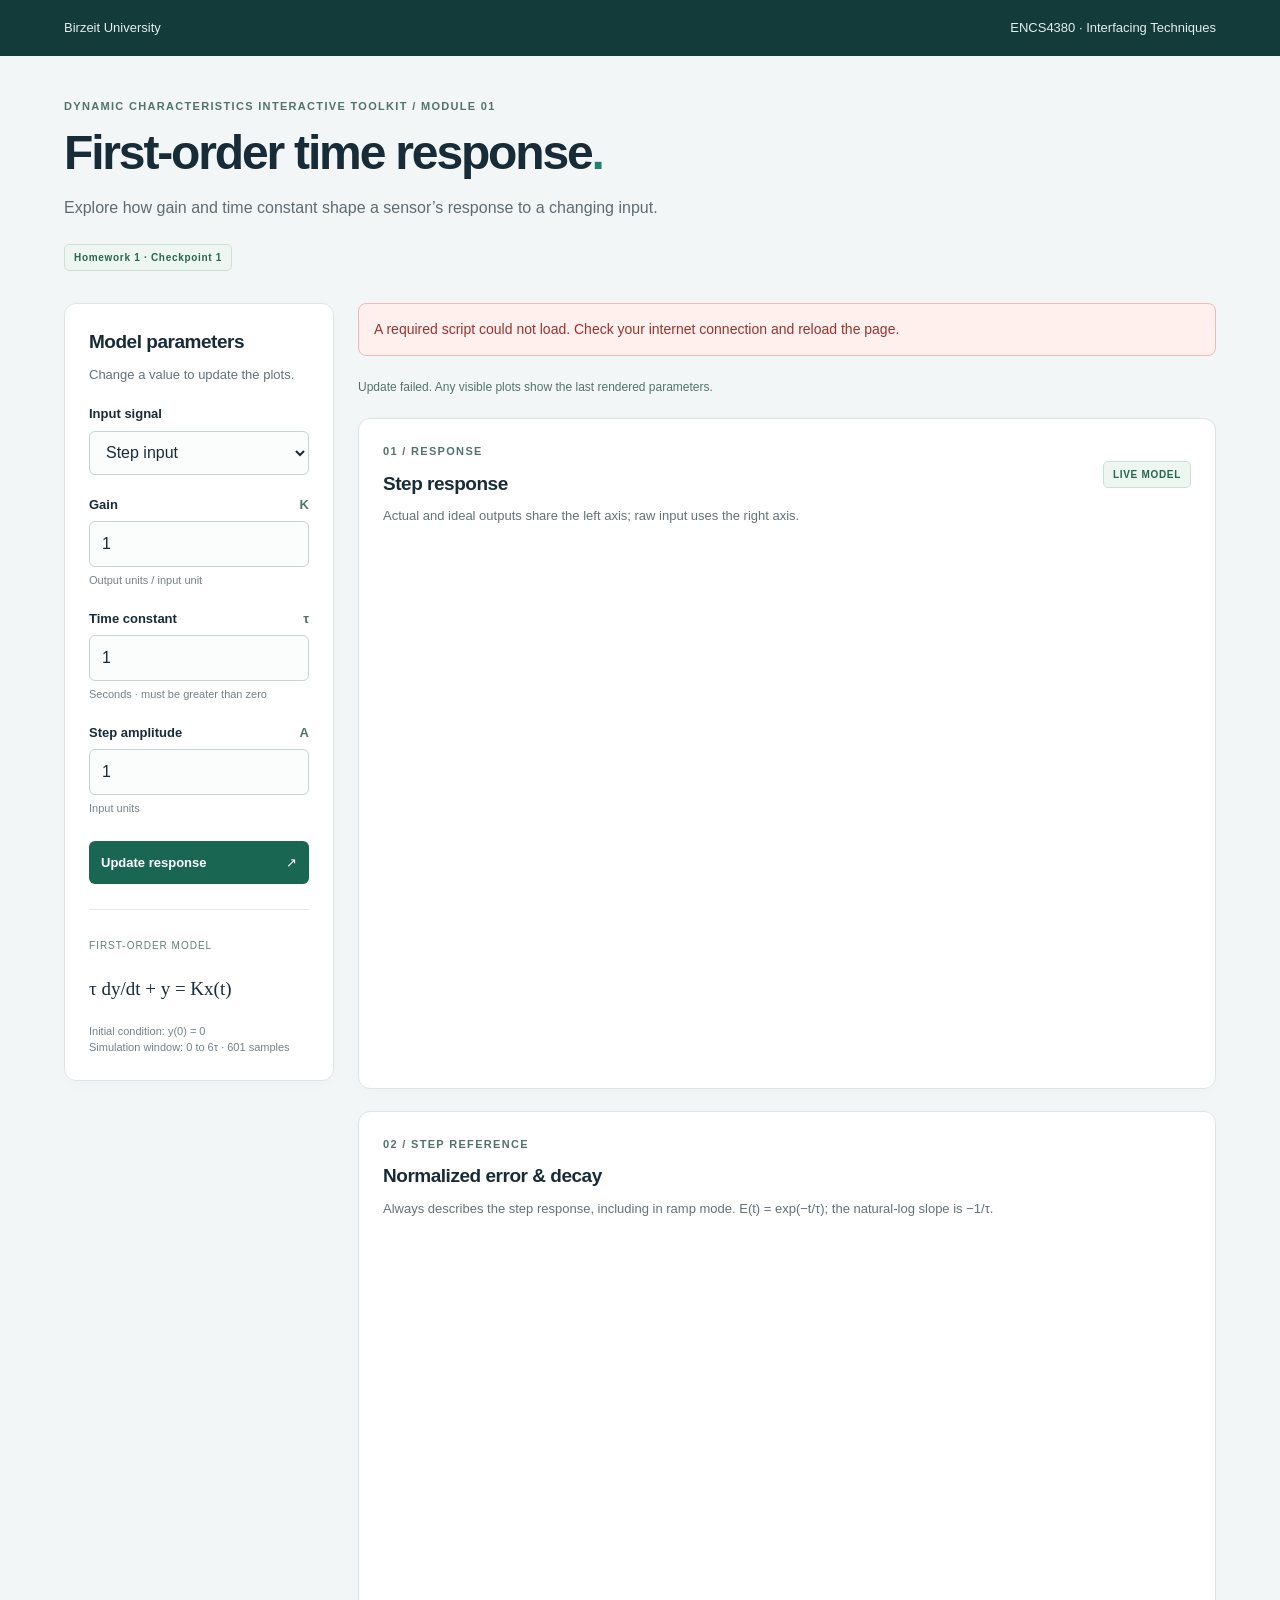
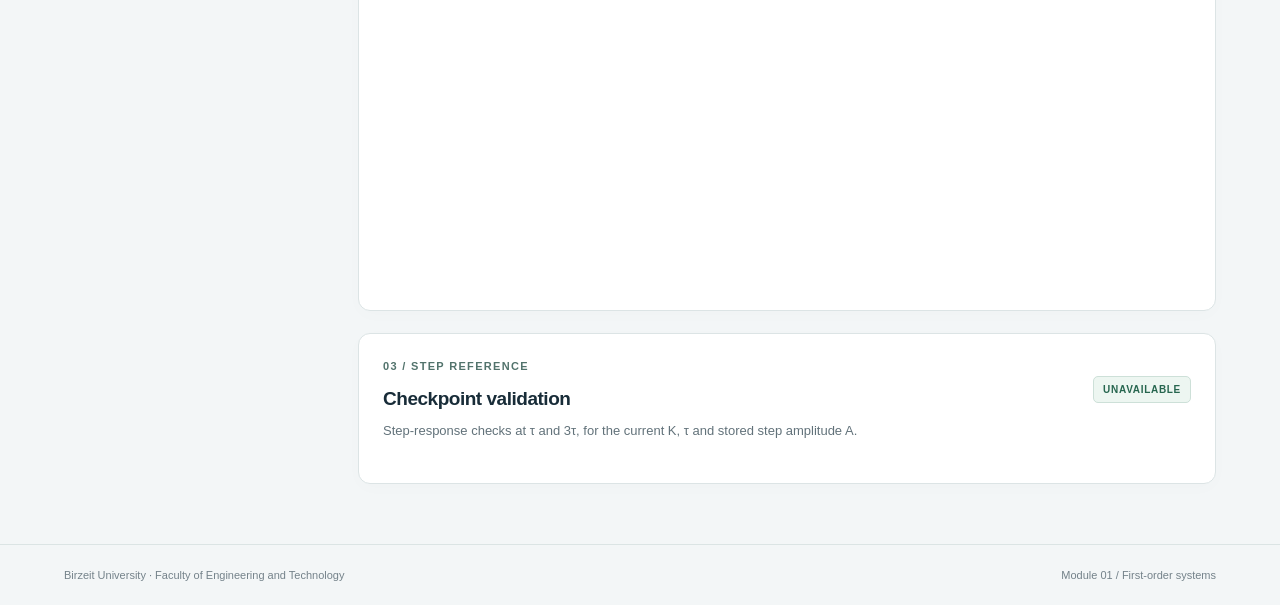
==== index.html @ 0a29b1c7 "Add files via upload website interface and integration" ====
<!doctype html>
<html lang="en">
<head>
  <meta charset="utf-8">
  <meta name="viewport" content="width=device-width, initial-scale=1">
  <meta name="description" content="Explore first-order sensor step and ramp responses, time constants, and normalized error.">
  <title>First-order time response · ENCS4380</title>
  <link rel="stylesheet" href="style.css">
  <script defer src="https://cdn.plot.ly/plotly-3.1.0.min.js"></script>
  <script defer src="physics.js"></script>
  <script defer src="plots.js"></script>
  <script defer src="app.js"></script>
</head>
<body>
  <header class="masthead"><span>Birzeit University</span><span>ENCS4380 · Interfacing Techniques</span></header>
  <main>
    <div class="intro"><p class="eyebrow">Dynamic Characteristics Interactive Toolkit / Module 01</p><h1>First-order time response<span>.</span></h1><p>Explore how gain and time constant shape a sensor’s response to a changing input.</p><span class="checkpoint">Homework 1 · Checkpoint 1</span></div>
    <div class="workspace">
      <aside class="panel controls"><h2>Model parameters</h2><p class="muted">Change a value to update the plots.</p>
        <form id="parameters" novalidate>
          <label for="mode">Input signal</label><select id="mode"><option value="step">Step input</option><option value="ramp">Ramp input</option></select>
          <label for="gain">Gain <span>K</span></label><input id="gain" type="number" step="any" value="1" required><small>Output units / input unit</small>
          <label for="tau">Time constant <span>τ</span></label><input id="tau" type="number" step="any" value="1" required aria-describedby="tauHelp"><small id="tauHelp">Seconds · must be greater than zero</small>
          <div id="amplitudeControl"><label for="amplitude">Step amplitude <span>A</span></label><input id="amplitude" type="number" step="any" value="1" required><small>Input units</small></div>
          <div id="rateControl" hidden><label for="rate">Ramp slope <span>r</span></label><input id="rate" type="number" step="any" value="1" required><small>Input units / second</small></div>
          <button type="submit">Update response <span aria-hidden="true">↗</span></button>
        </form>
        <div class="model"><span>FIRST-ORDER MODEL</span><p>τ dy/dt + y = Kx(t)</p><small>Initial condition: y(0) = 0<br>Simulation window: 0 to 6τ · 601 samples</small></div>
      </aside>
      <div class="results">
        <div id="errorMessage" class="error" role="alert" hidden></div>
        <p id="status" class="status" role="status" aria-live="polite">Loading plots…</p>
        <section class="panel chart"><div class="section-heading"><div><p class="eyebrow">01 / Response</p><h2 id="responseHeading">Step response</h2></div><span class="tag">LIVE MODEL</span></div><p class="muted">Actual and ideal outputs share the left axis; raw input uses the right axis.</p><div class="plot-scroll"><div id="responsePlot"></div></div></section>
        <section class="panel chart"><p class="eyebrow">02 / Step reference</p><h2>Normalized error &amp; decay</h2><p class="muted">Always describes the step response, including in ramp mode. E(t) = exp(−t/τ); the natural-log slope is −1/τ.</p><div class="plot-scroll"><div id="errorPlot"></div></div></section>
        <section class="panel validation"><div class="section-heading"><div><p class="eyebrow">03 / Step reference</p><h2>Checkpoint validation</h2></div><span id="validationBadge" class="tag">PENDING</span></div><p class="muted">Step-response checks at τ and 3τ, for the current K, τ and stored step amplitude A.</p><div id="validationResults" aria-live="polite"></div></section>
      </div>
    </div>
    <noscript><p class="error">Enable JavaScript to use this interactive toolkit.</p></noscript>
  </main>
  <footer>Birzeit University · Faculty of Engineering and Technology<span>Module 01 / First-order systems</span></footer>
</body>
</html>
---- style.css ----
:root{font-family:Inter,Segoe UI,Arial,sans-serif;color:#182c38;background:#f3f6f7;font-synthesis:none;line-height:1.5}*{box-sizing:border-box}body{margin:0}.masthead{background:#123b3a;color:#e2efeb;padding:18px max(5vw,20px);display:flex;justify-content:space-between;font-size:13px;gap:12px}main{max-width:1440px;margin:auto;padding:42px 5vw 60px}.intro{position:relative;margin-bottom:32px}.eyebrow{text-transform:uppercase;letter-spacing:.12em;font-size:11px;font-weight:700;color:#52736c;margin:0 0 10px}h1{font-size:clamp(30px,4vw,48px);letter-spacing:-.045em;line-height:1.13;margin:12px 0 16px}h1 span{color:#24816b}.intro>p:not(.eyebrow){color:#5c6c75;max-width:660px}.checkpoint,.tag{display:inline-block;border:1px solid #cde0d8;background:#edf6f1;color:#27664f;border-radius:5px;padding:5px 9px;font-size:10px;letter-spacing:.07em;font-weight:700}.checkpoint{margin-top:8px}.workspace{display:grid;grid-template-columns:270px minmax(0,1fr);gap:24px;align-items:start}.panel{background:white;border:1px solid #dce4e5;border-radius:12px;box-shadow:0 4px 18px #17372e04}.controls{padding:24px;position:sticky;top:20px}h2{font-size:19px;letter-spacing:-.025em;margin:0 0 8px}.muted{color:#62727a;font-size:13px;margin:0 0 18px}label{display:flex;justify-content:space-between;font-size:13px;font-weight:600;margin:20px 0 7px}label span{color:#53726a}input,select,button{font:inherit;width:100%;border-radius:6px}input,select{border:1px solid #c8d4d6;background:#fbfcfc;padding:10px 12px;color:#182c38;min-height:44px}input:focus-visible,select:focus-visible,button:focus-visible{outline:3px solid #8fd4c3;outline-offset:2px}input[aria-invalid=true]{border-color:#b43b36}small{display:block;color:#74828a;font-size:11px;margin-top:5px}button{background:#196653;border:0;color:white;padding:12px;margin-top:24px;cursor:pointer;display:flex;justify-content:space-between;font-weight:600;font-size:13px}button:hover{background:#124c3e}.model{border-top:1px solid #e3eaea;margin-top:25px;padding-top:22px}.model>span{font-size:10px;letter-spacing:.1em;color:#638078}.model p{font-family:Georgia,serif;font-size:19px}.results{min-width:0;display:grid;gap:22px}.chart,.validation{padding:24px;min-width:0}.section-heading{display:flex;align-items:center;justify-content:space-between;gap:12px}.plot-scroll{overflow-x:auto;max-width:100%}#responsePlot,#errorPlot{width:100%;min-width:560px;min-height:520px}#errorPlot{min-height:650px}.status{color:#52736c;font-size:12px;margin:0}.error{padding:15px;border:1px solid #edbab6;background:#fff0ee;color:#96352f;border-radius:8px;font-size:14px}.validation table{border-collapse:collapse;width:100%;font-size:13px;text-align:left}.validation th,.validation td{border-bottom:1px solid #e6eded;padding:12px 8px}.validation th{font-size:11px;color:#64767d}.table-scroll{overflow:auto}.pass{color:#246a4b;font-weight:700}.fail{color:#a7332e;font-weight:700}.validation-note{font-size:12px;color:#62727a;margin-bottom:0}footer{max-width:1440px;margin:auto;border-top:1px solid #dbe4e4;padding:22px 5vw;font-size:11px;color:#74828a;display:flex;justify-content:space-between;gap:14px}[hidden]{display:none!important}@media(max-width:850px){.workspace{grid-template-columns:1fr}.controls{position:static}form{display:grid;grid-template-columns:1fr}main{padding-top:28px}.masthead,footer{flex-direction:column;gap:4px}.chart,.validation{padding:18px}.plot-scroll{margin-top:12px}.section-heading{align-items:flex-start}}@media(prefers-reduced-motion:no-preference){button{transition:background .15s}}
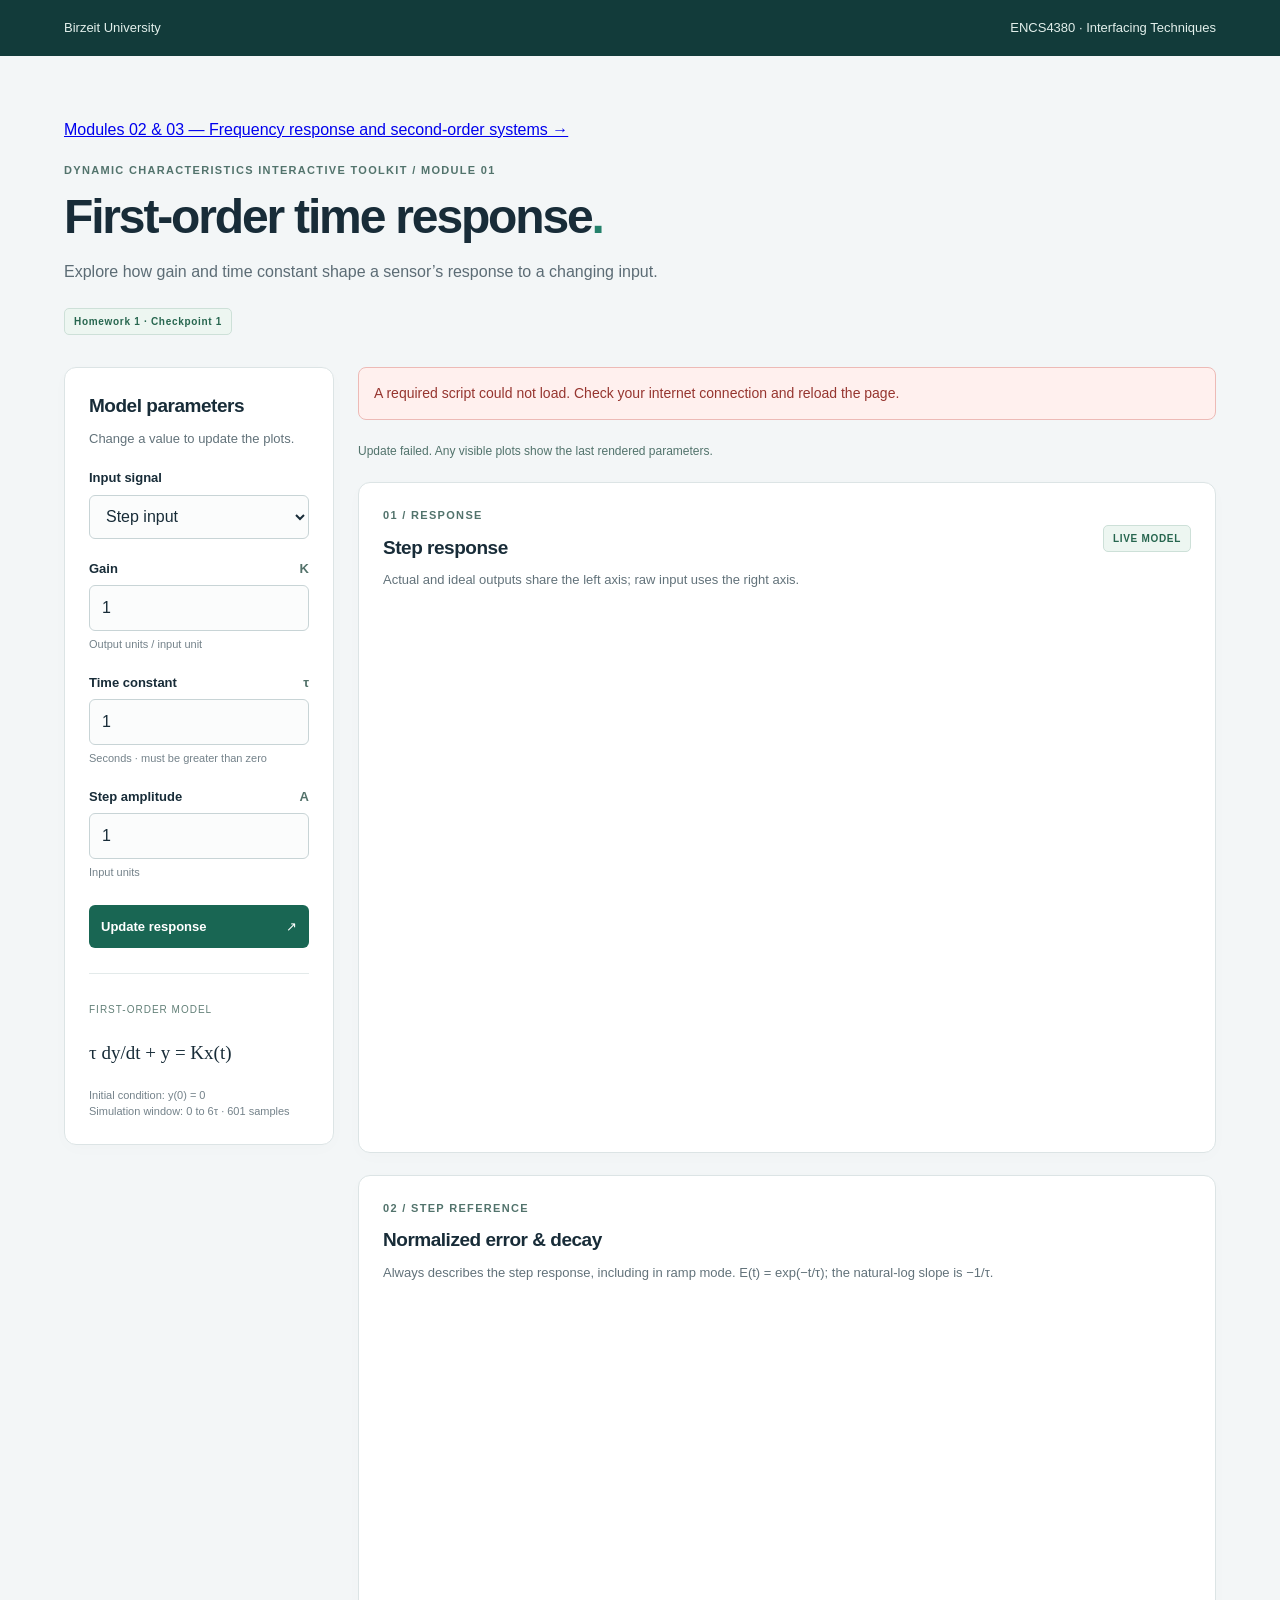
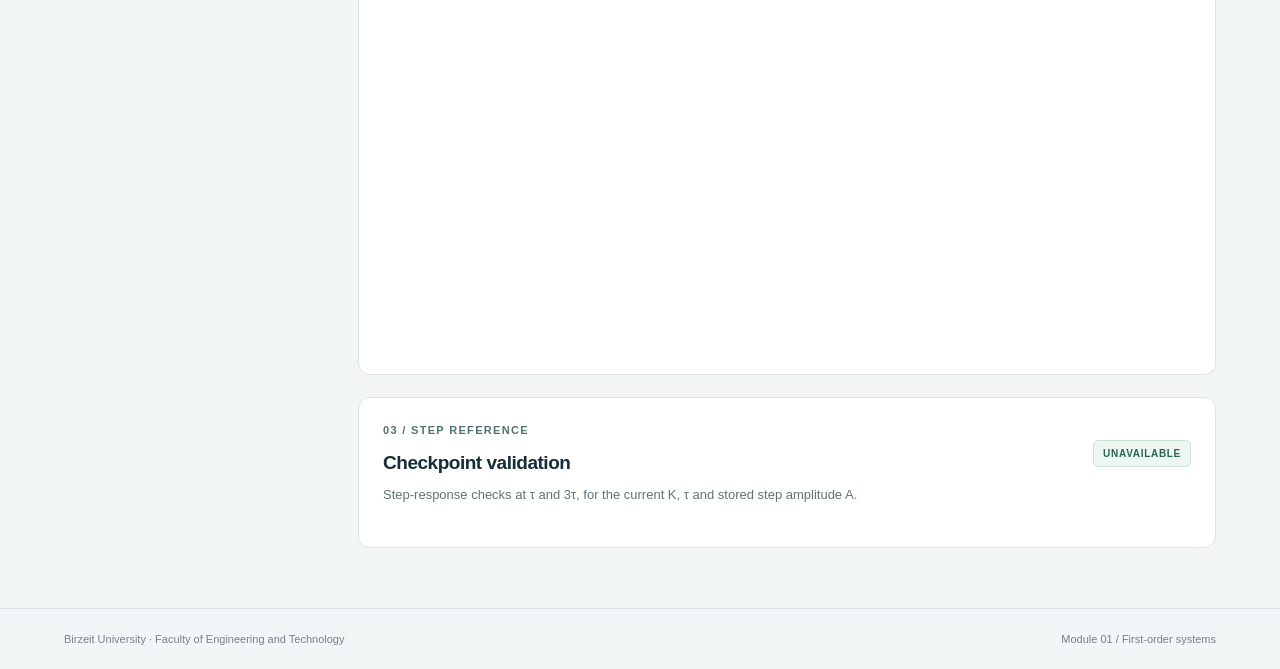
==== commit 11f48721: "Complete checkpoint 2 frequency and second-order modules" ====
--- a/index.html
+++ b/index.html
@@ -14,6 +14,7 @@
 <body>
   <header class="masthead"><span>Birzeit University</span><span>ENCS4380 · Interfacing Techniques</span></header>
   <main>
+<nav style="padding:20px 0"><a href="checkpoint.html">Modules 02 &amp; 03 — Frequency response and second-order systems →</a></nav>
     <div class="intro"><p class="eyebrow">Dynamic Characteristics Interactive Toolkit / Module 01</p><h1>First-order time response<span>.</span></h1><p>Explore how gain and time constant shape a sensor’s response to a changing input.</p><span class="checkpoint">Homework 1 · Checkpoint 1</span></div>
     <div class="workspace">
       <aside class="panel controls"><h2>Model parameters</h2><p class="muted">Change a value to update the plots.</p>
@@ -39,4 +40,4 @@
   </main>
   <footer>Birzeit University · Faculty of Engineering and Technology<span>Module 01 / First-order systems</span></footer>
 </body>
-</html>
+</html>
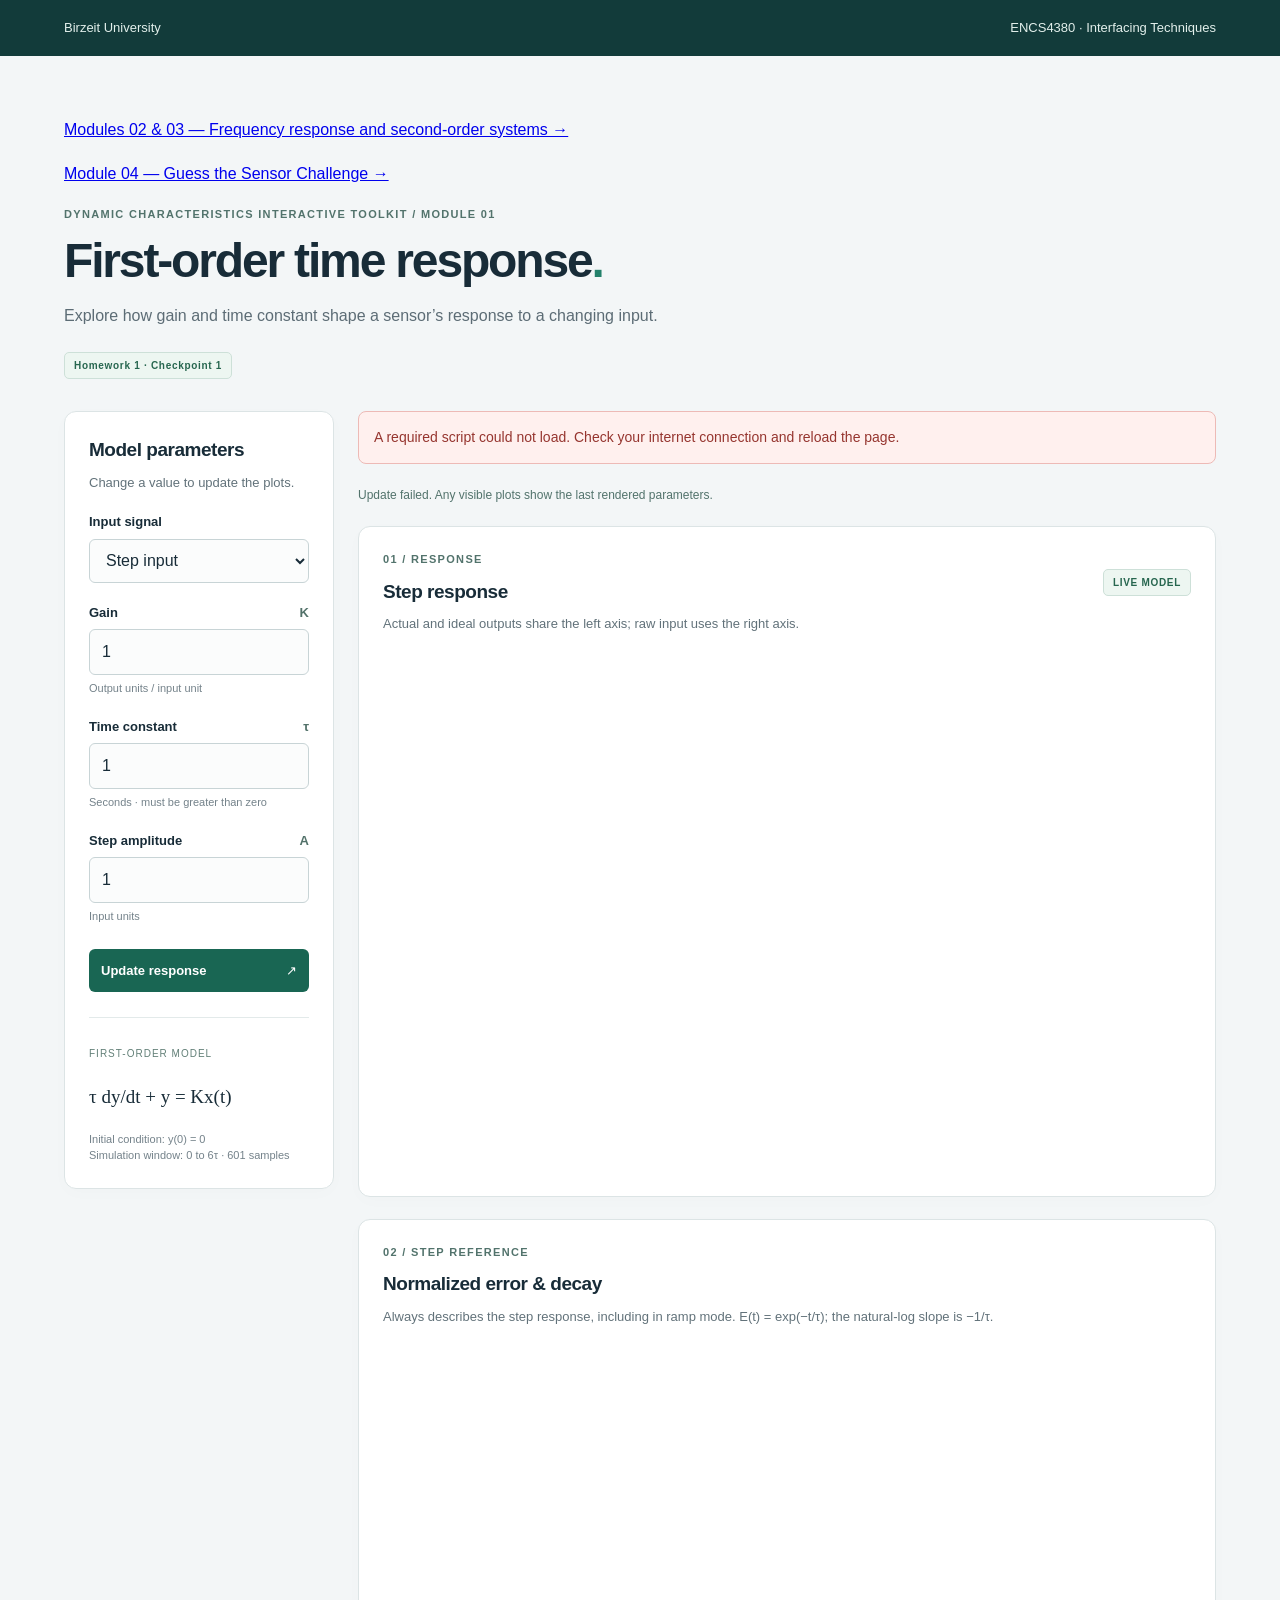
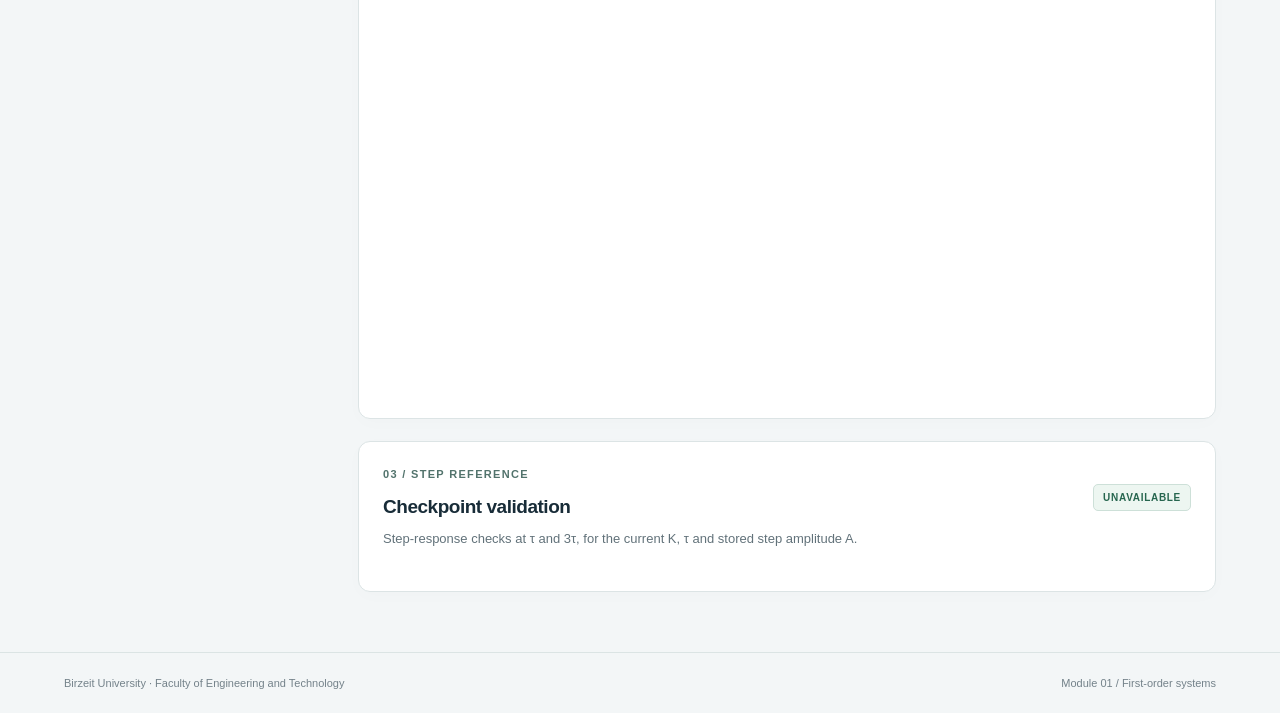
==== commit c255deea: "Add Module 4 navigation link to homepage" ====
--- a/index.html
+++ b/index.html
@@ -15,6 +15,7 @@
   <header class="masthead"><span>Birzeit University</span><span>ENCS4380 · Interfacing Techniques</span></header>
   <main>
 <nav style="padding:20px 0"><a href="checkpoint.html">Modules 02 &amp; 03 — Frequency response and second-order systems →</a></nav>
+<nav style="padding:0 0 20px"><a href="guess.html">Module 04 — Guess the Sensor Challenge →</a></nav>
     <div class="intro"><p class="eyebrow">Dynamic Characteristics Interactive Toolkit / Module 01</p><h1>First-order time response<span>.</span></h1><p>Explore how gain and time constant shape a sensor’s response to a changing input.</p><span class="checkpoint">Homework 1 · Checkpoint 1</span></div>
     <div class="workspace">
       <aside class="panel controls"><h2>Model parameters</h2><p class="muted">Change a value to update the plots.</p>
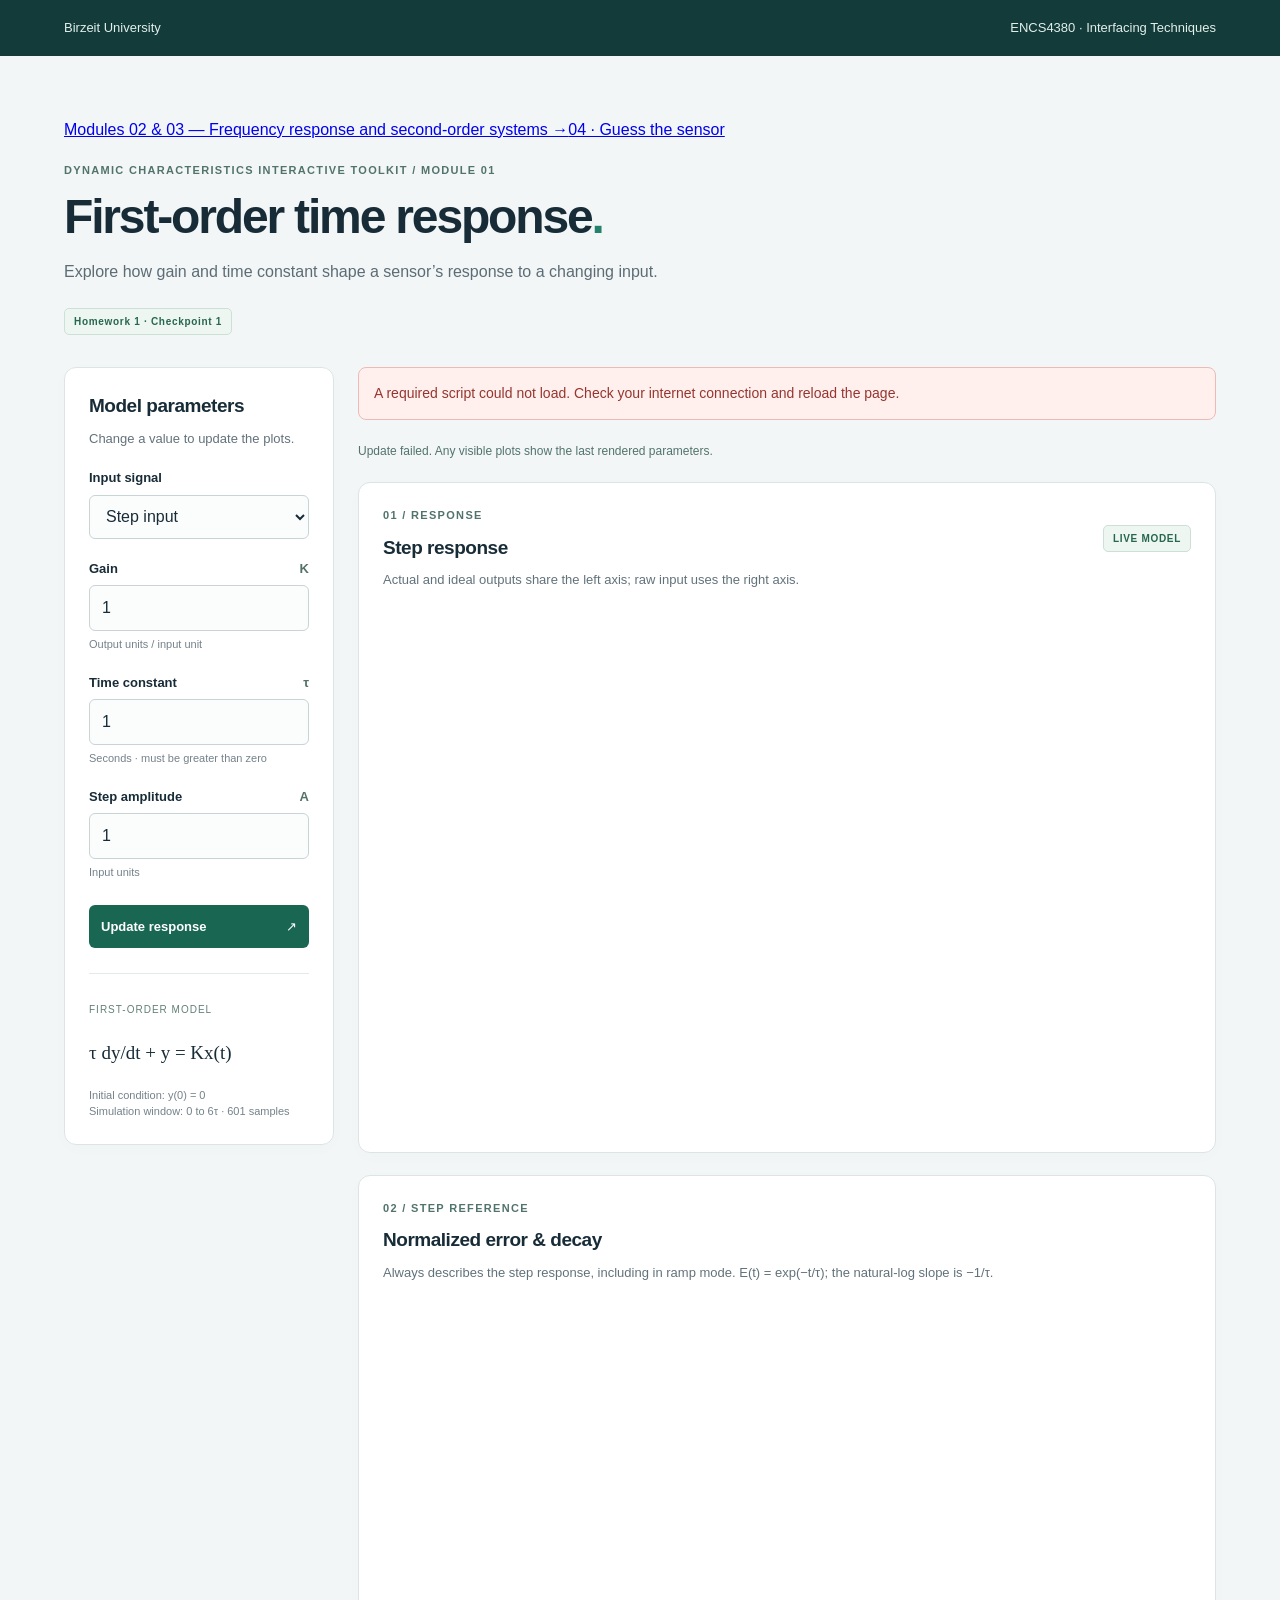
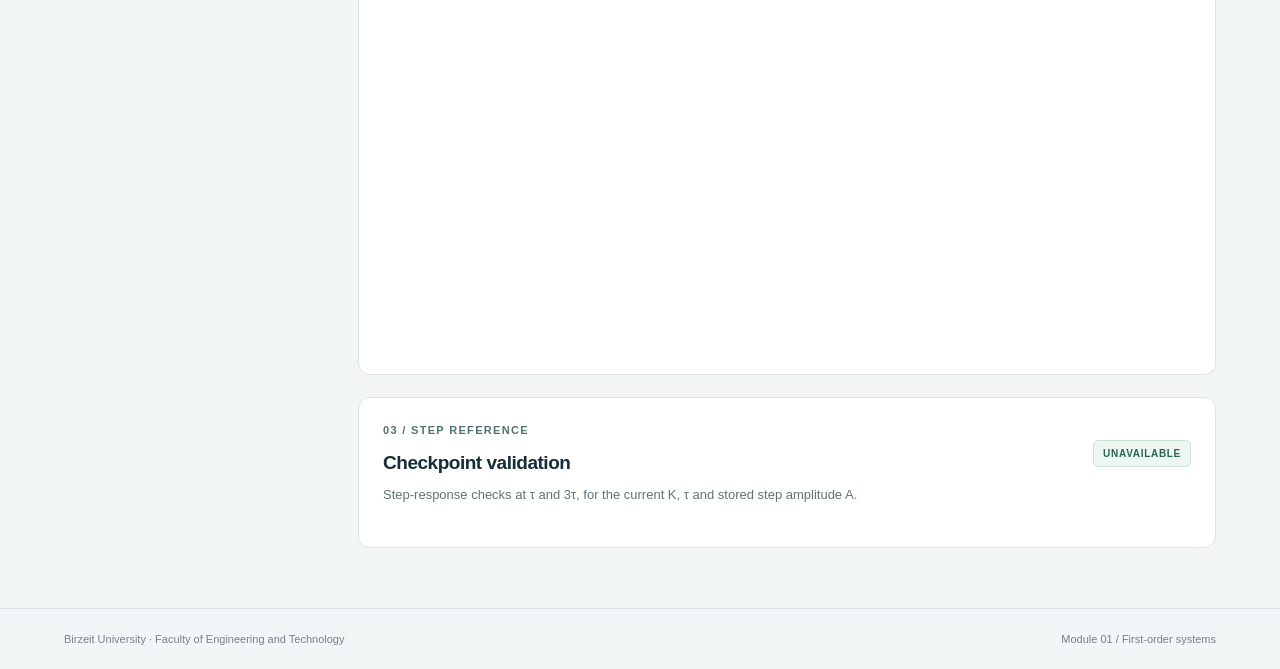
==== commit 5ae045af: "Complete sensor challenge and add RK4 comparison bonus" ====
--- a/index.html
+++ b/index.html
@@ -14,8 +14,7 @@
 <body>
   <header class="masthead"><span>Birzeit University</span><span>ENCS4380 · Interfacing Techniques</span></header>
   <main>
-<nav style="padding:20px 0"><a href="checkpoint.html">Modules 02 &amp; 03 — Frequency response and second-order systems →</a></nav>
-<nav style="padding:0 0 20px"><a href="guess.html">Module 04 — Guess the Sensor Challenge →</a></nav>
+<nav style="padding:20px 0"><a href="checkpoint.html">Modules 02 &amp; 03 — Frequency response and second-order systems →</a><a href="guess.html">04 · Guess the sensor</a></nav>
     <div class="intro"><p class="eyebrow">Dynamic Characteristics Interactive Toolkit / Module 01</p><h1>First-order time response<span>.</span></h1><p>Explore how gain and time constant shape a sensor’s response to a changing input.</p><span class="checkpoint">Homework 1 · Checkpoint 1</span></div>
     <div class="workspace">
       <aside class="panel controls"><h2>Model parameters</h2><p class="muted">Change a value to update the plots.</p>
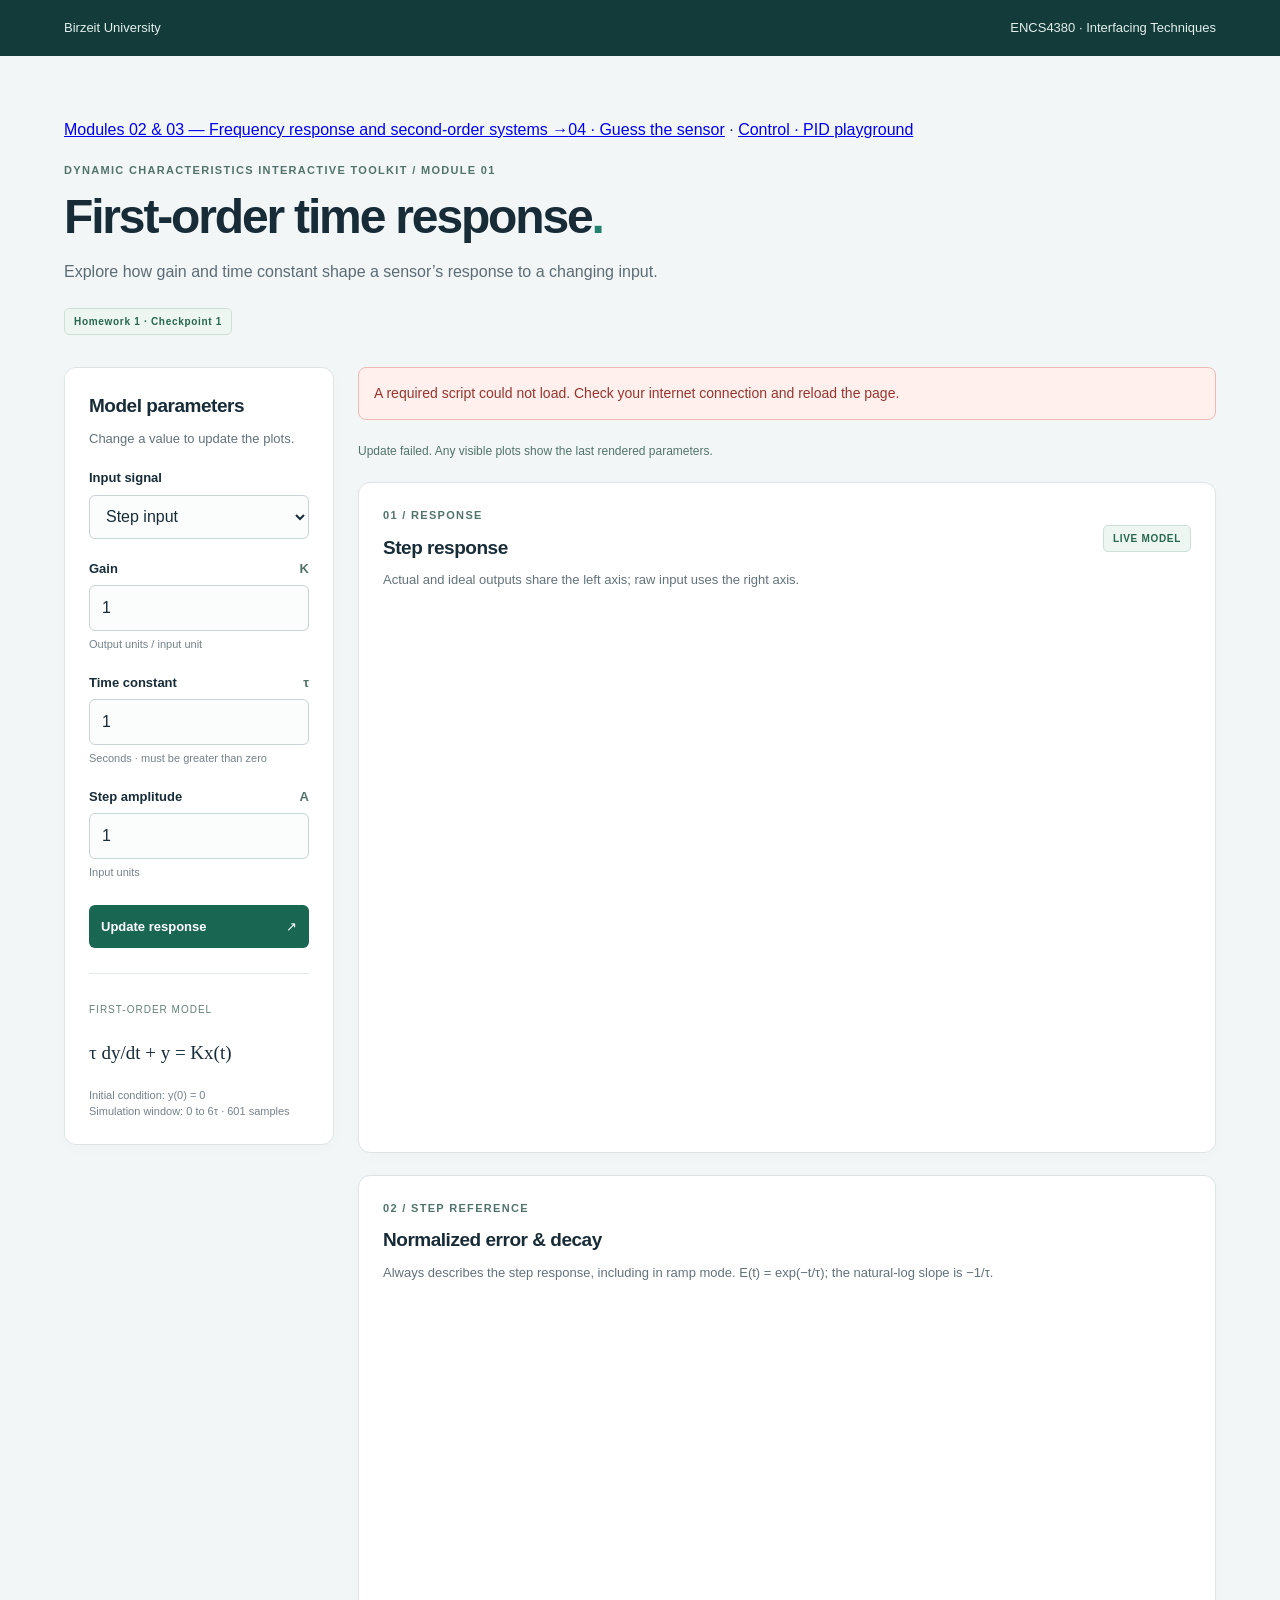
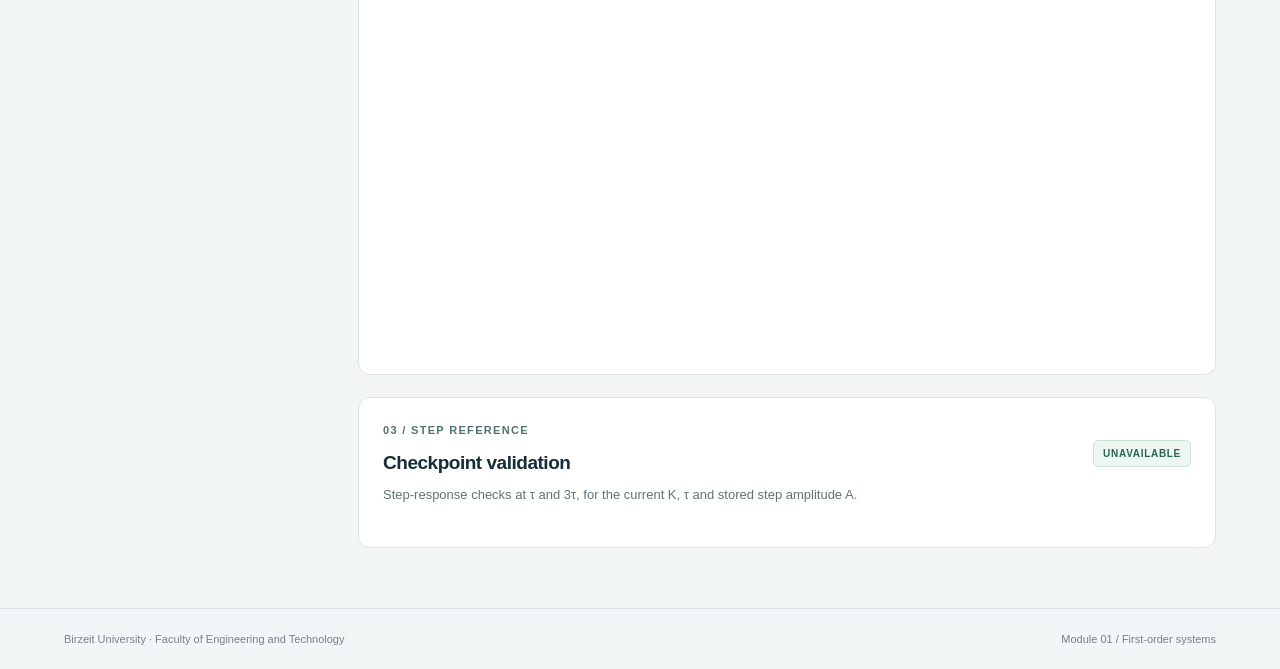
==== commit cdb120f5: "Build Homework 2 P1 PID playground" ====
--- a/index.html
+++ b/index.html
@@ -14,7 +14,7 @@
 <body>
   <header class="masthead"><span>Birzeit University</span><span>ENCS4380 · Interfacing Techniques</span></header>
   <main>
-<nav style="padding:20px 0"><a href="checkpoint.html">Modules 02 &amp; 03 — Frequency response and second-order systems →</a><a href="guess.html">04 · Guess the sensor</a></nav>
+<nav style="padding:20px 0"><a href="checkpoint.html">Modules 02 &amp; 03 — Frequency response and second-order systems →</a><a href="guess.html">04 · Guess the sensor</a> · <a href="control.html">Control · PID playground</a></nav>
     <div class="intro"><p class="eyebrow">Dynamic Characteristics Interactive Toolkit / Module 01</p><h1>First-order time response<span>.</span></h1><p>Explore how gain and time constant shape a sensor’s response to a changing input.</p><span class="checkpoint">Homework 1 · Checkpoint 1</span></div>
     <div class="workspace">
       <aside class="panel controls"><h2>Model parameters</h2><p class="muted">Change a value to update the plots.</p>
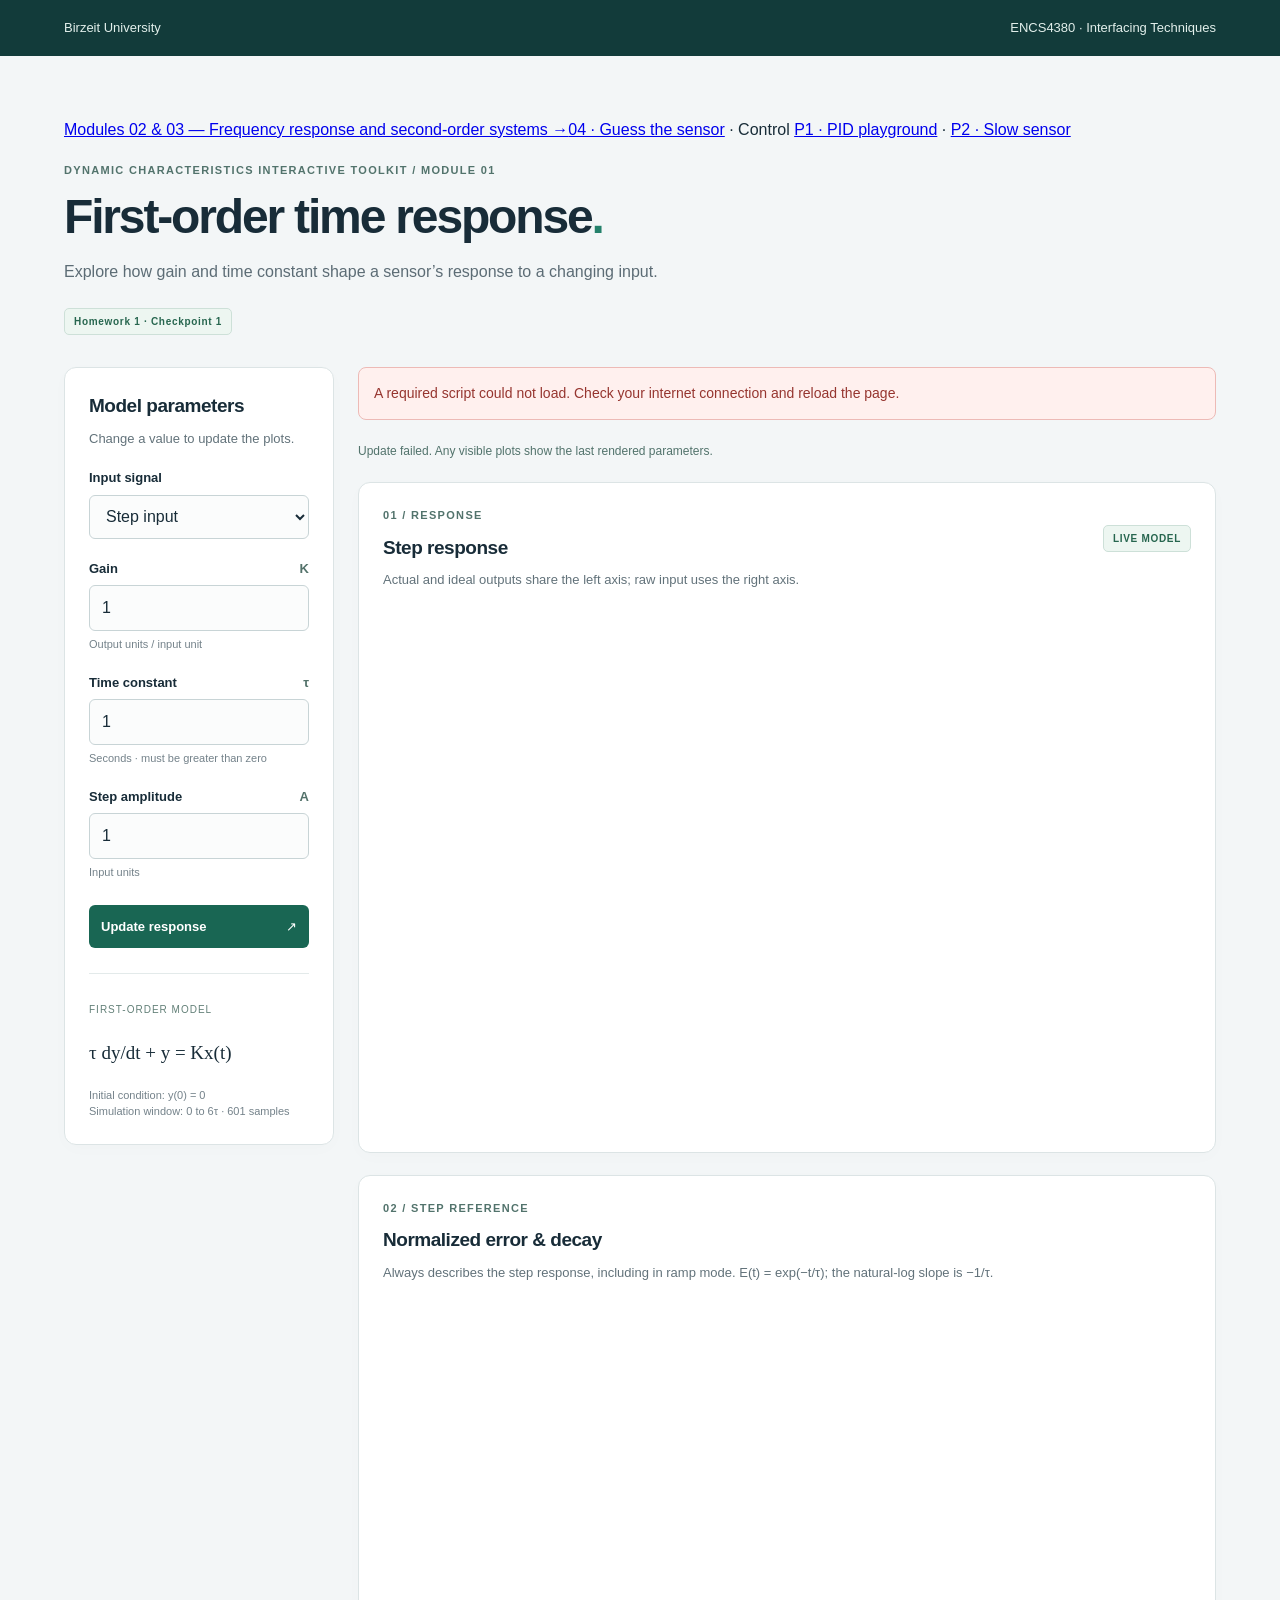
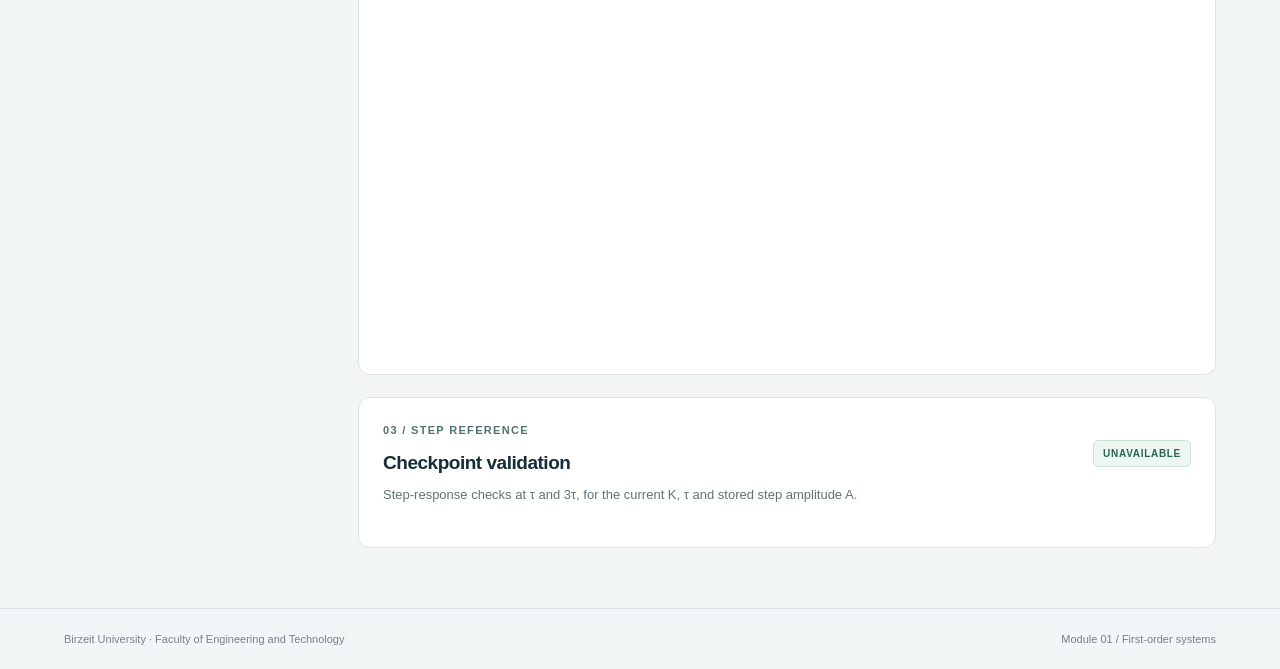
==== commit 7e656c24: "Build Homework 2 P2 slow sensor module" ====
--- a/index.html
+++ b/index.html
@@ -14,7 +14,7 @@
 <body>
   <header class="masthead"><span>Birzeit University</span><span>ENCS4380 · Interfacing Techniques</span></header>
   <main>
-<nav style="padding:20px 0"><a href="checkpoint.html">Modules 02 &amp; 03 — Frequency response and second-order systems →</a><a href="guess.html">04 · Guess the sensor</a> · <a href="control.html">Control · PID playground</a></nav>
+<nav style="padding:20px 0"><a href="checkpoint.html">Modules 02 &amp; 03 — Frequency response and second-order systems →</a><a href="guess.html">04 · Guess the sensor</a> · Control <a href="control.html">P1 · PID playground</a> · <a href="control.html?module=p2">P2 · Slow sensor</a></nav>
     <div class="intro"><p class="eyebrow">Dynamic Characteristics Interactive Toolkit / Module 01</p><h1>First-order time response<span>.</span></h1><p>Explore how gain and time constant shape a sensor’s response to a changing input.</p><span class="checkpoint">Homework 1 · Checkpoint 1</span></div>
     <div class="workspace">
       <aside class="panel controls"><h2>Model parameters</h2><p class="muted">Change a value to update the plots.</p>
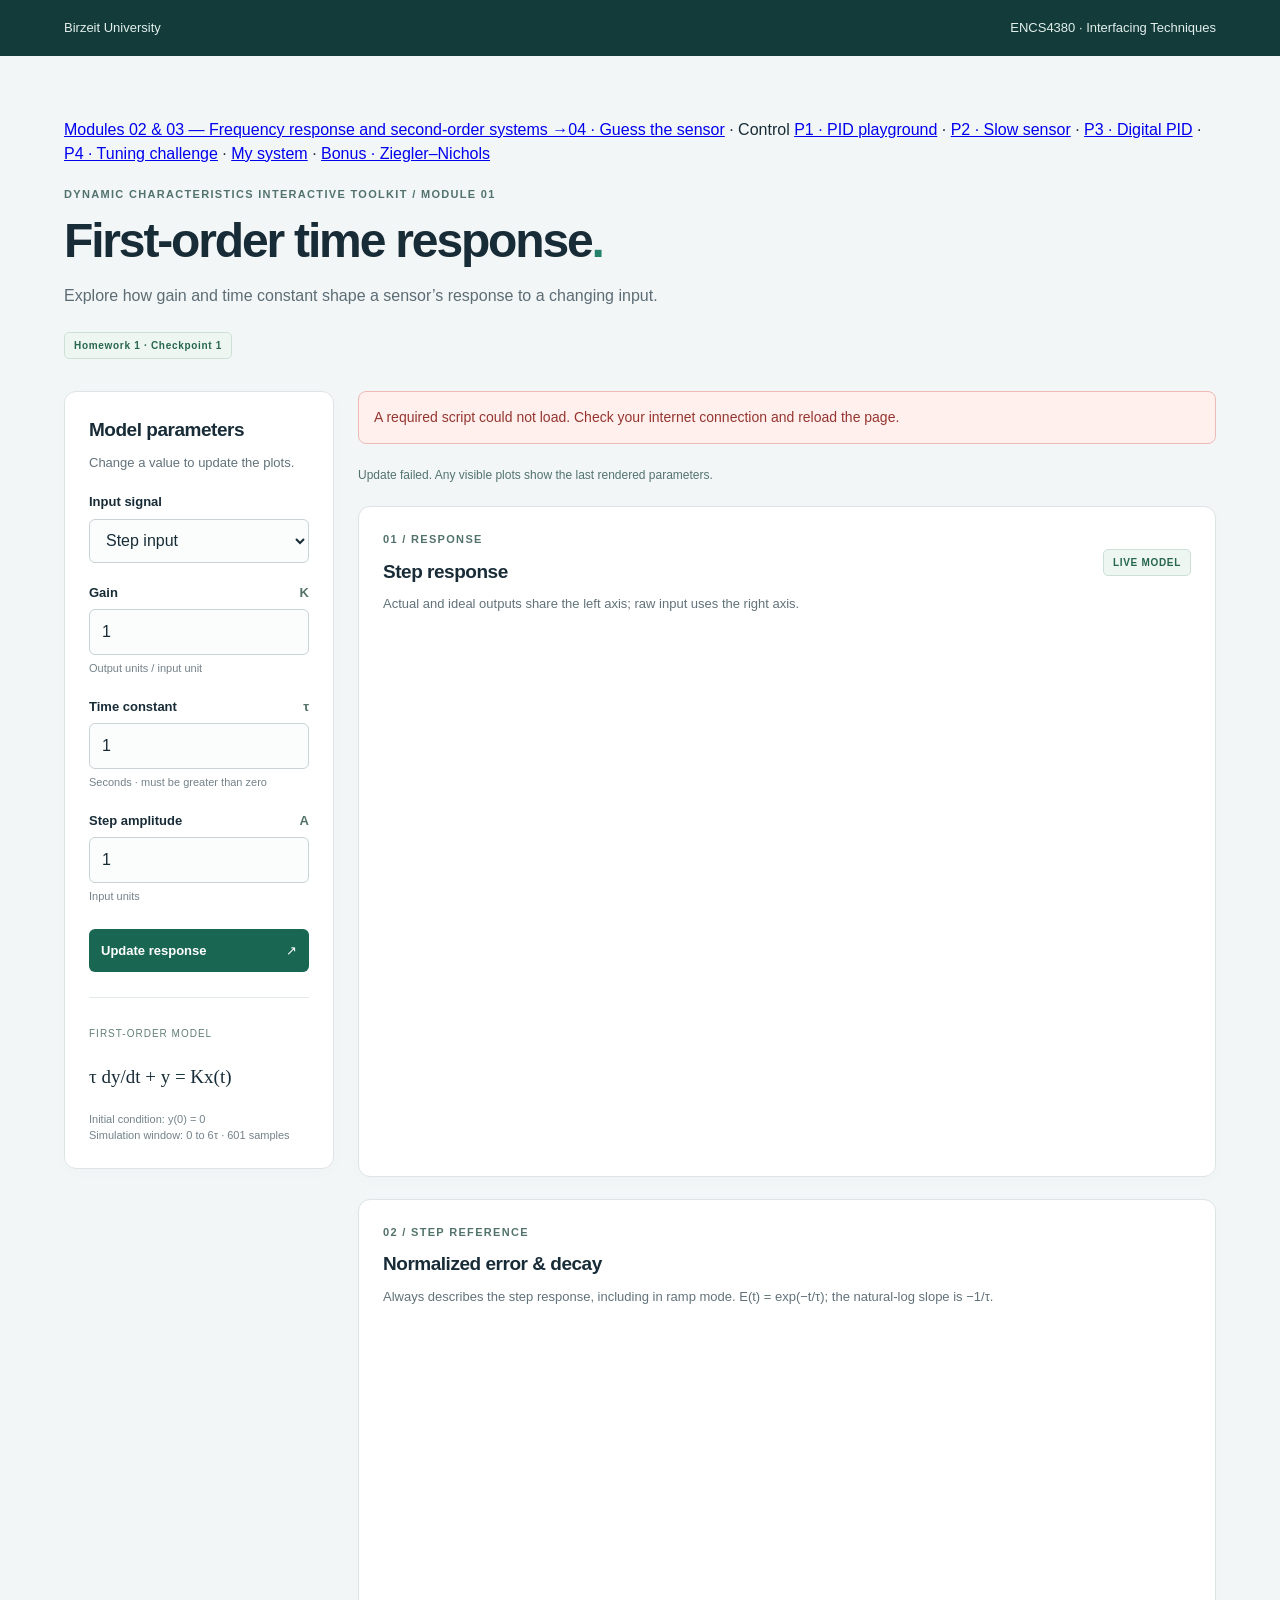
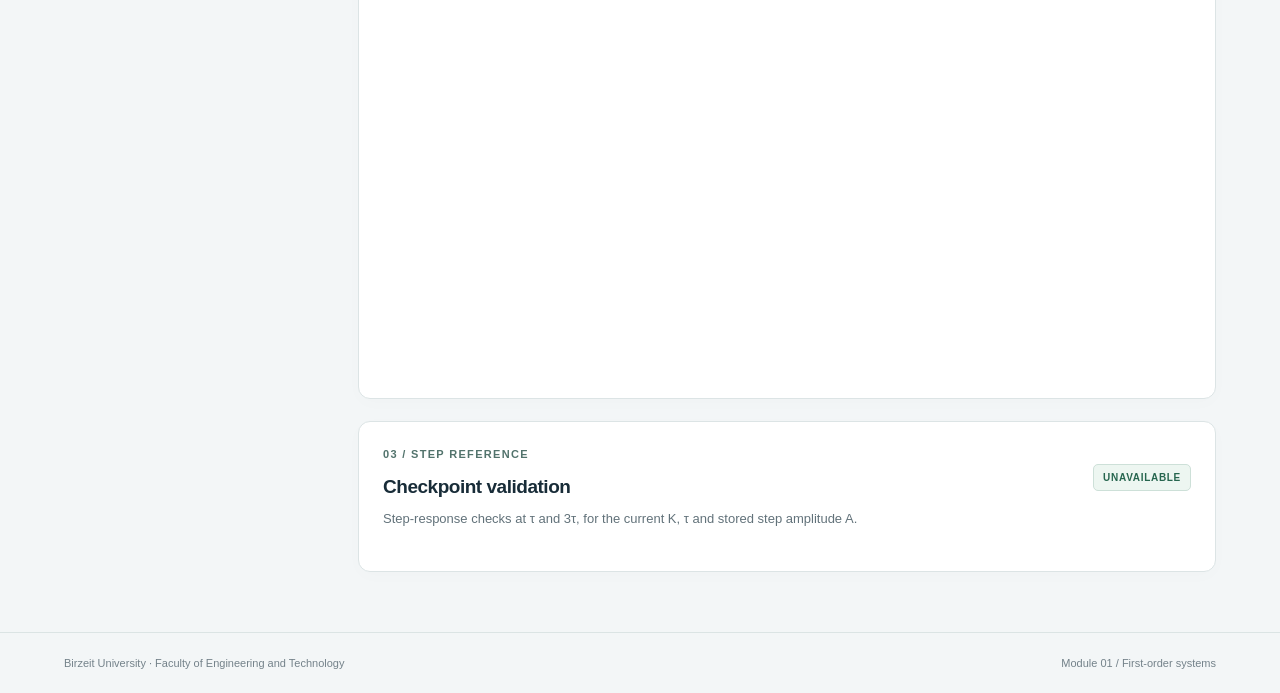
==== commit a69c9278: "Add digital PID, tuning challenge and motor setup" ====
--- a/index.html
+++ b/index.html
@@ -14,7 +14,7 @@
 <body>
   <header class="masthead"><span>Birzeit University</span><span>ENCS4380 · Interfacing Techniques</span></header>
   <main>
-<nav style="padding:20px 0"><a href="checkpoint.html">Modules 02 &amp; 03 — Frequency response and second-order systems →</a><a href="guess.html">04 · Guess the sensor</a> · Control <a href="control.html">P1 · PID playground</a> · <a href="control.html?module=p2">P2 · Slow sensor</a></nav>
+<nav style="padding:20px 0"><a href="checkpoint.html">Modules 02 &amp; 03 — Frequency response and second-order systems →</a><a href="guess.html">04 · Guess the sensor</a> · Control <a href="control.html">P1 · PID playground</a> · <a href="control.html?module=p2">P2 · Slow sensor</a> · <a href="control.html?module=p3">P3 · Digital PID</a> · <a href="control.html?module=p4">P4 · Tuning challenge</a> · <a href="control.html?module=my">My system</a> · <a href="control.html?module=bonus">Bonus · Ziegler–Nichols</a></nav>
     <div class="intro"><p class="eyebrow">Dynamic Characteristics Interactive Toolkit / Module 01</p><h1>First-order time response<span>.</span></h1><p>Explore how gain and time constant shape a sensor’s response to a changing input.</p><span class="checkpoint">Homework 1 · Checkpoint 1</span></div>
     <div class="workspace">
       <aside class="panel controls"><h2>Model parameters</h2><p class="muted">Change a value to update the plots.</p>
